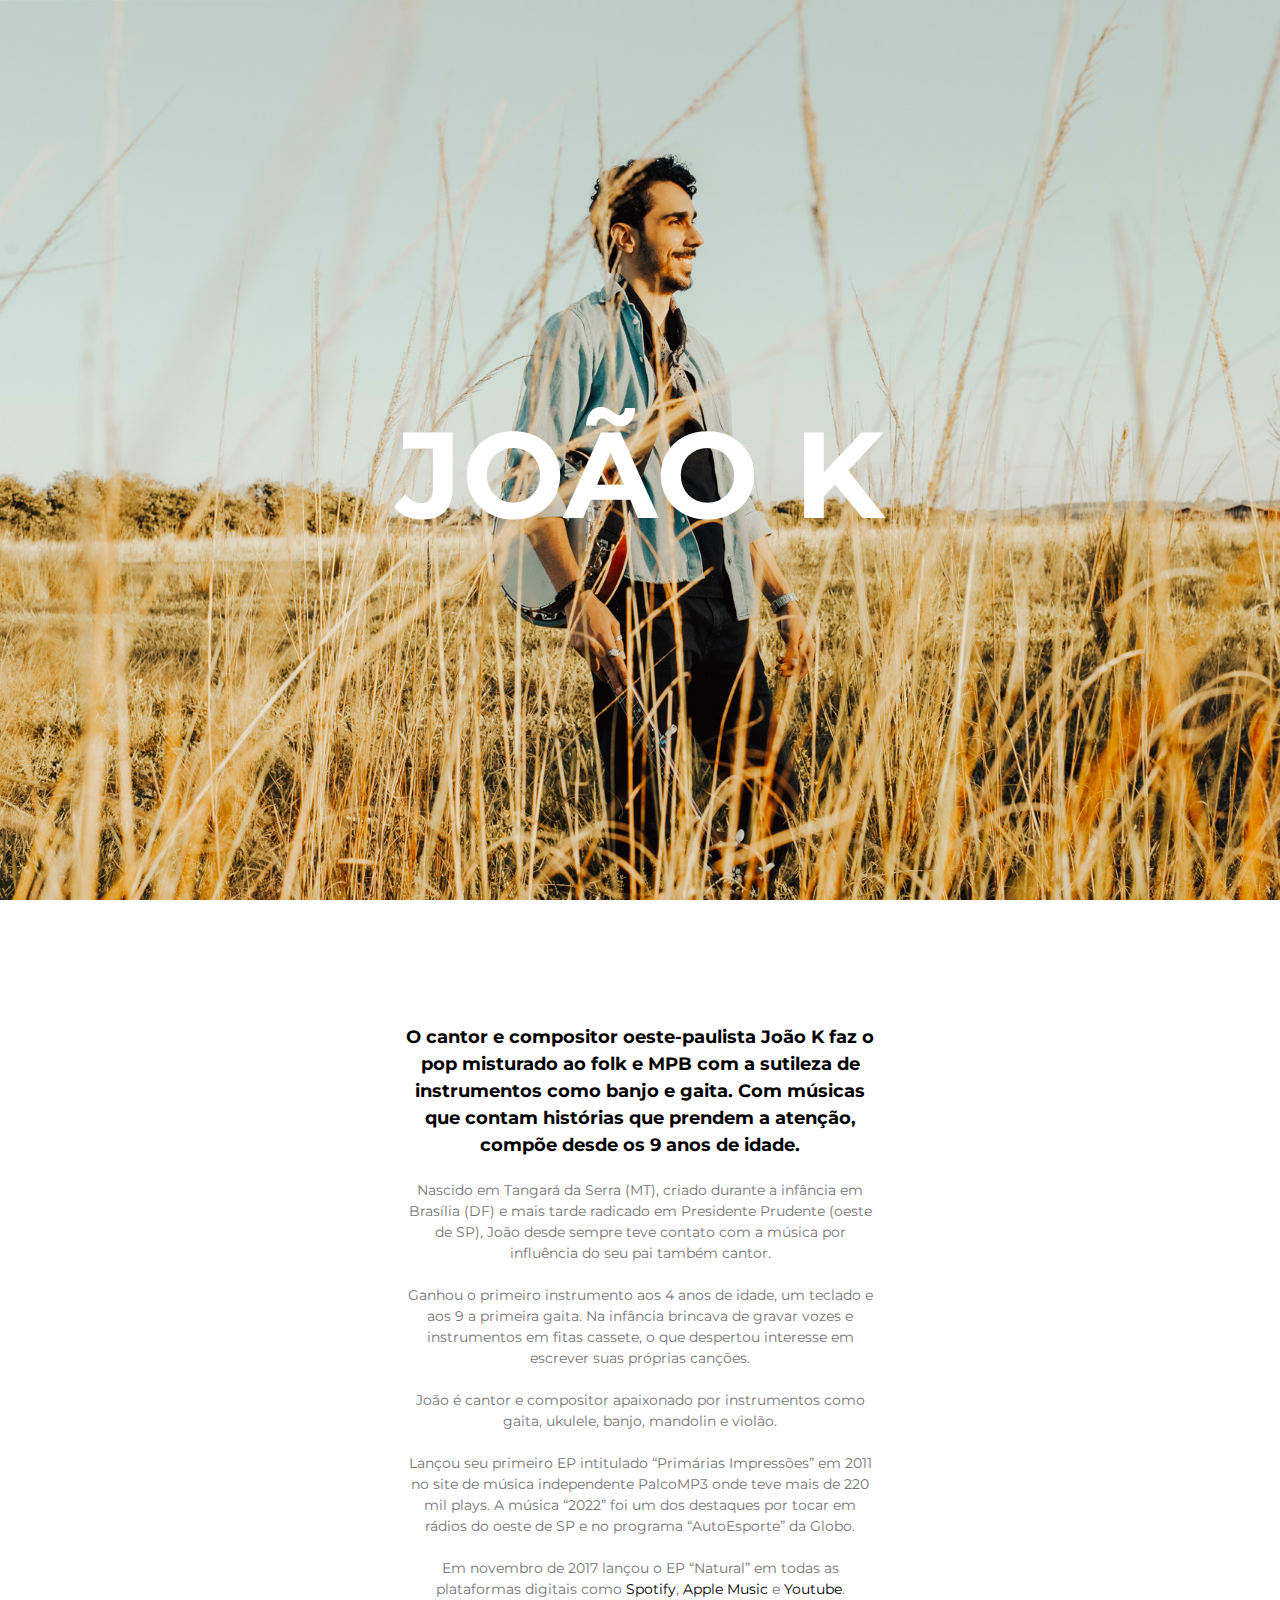
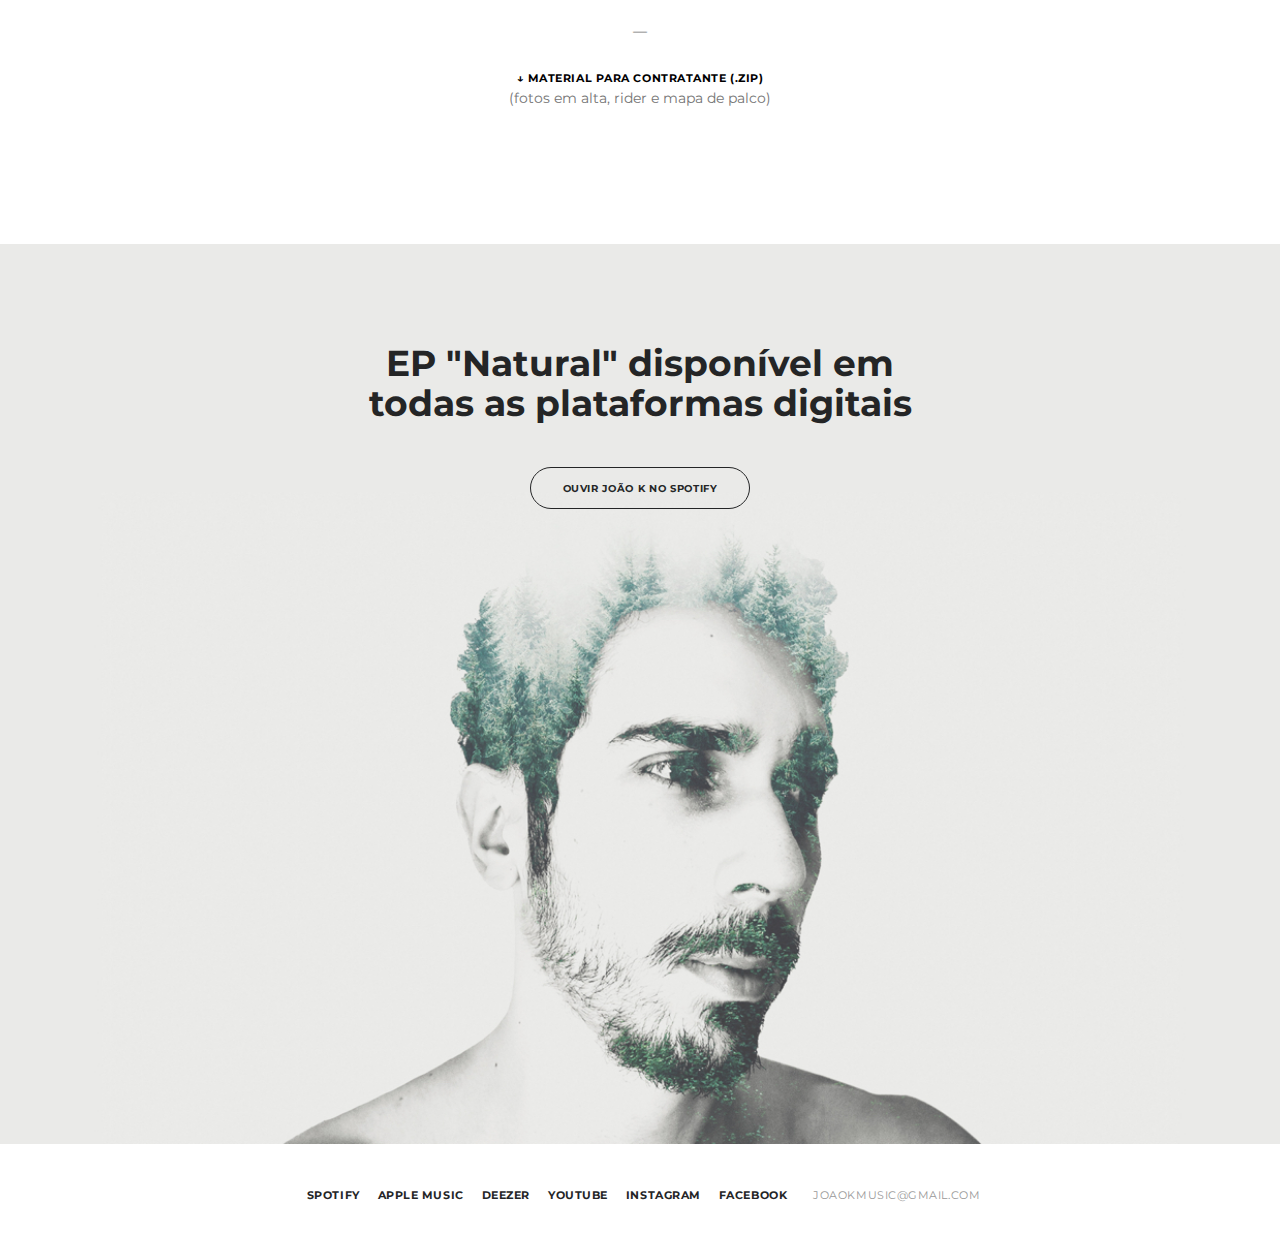
==== index.html @ a947b9cb "meta" ====
<!DOCTYPE html>
<html>
  <head>
    <!--the must have tags-->
    <meta charset="utf-8">
    <meta name="viewport" content="width=device-width">
    <!--the must have assets-->
    <link rel="stylesheet" href="css/main.css">
    <script src="js/main.js" defer></script>
    <!--page title-->
    <title>JOÃO K</title>
    <meta name="description" content="O cantor e compositor oeste-paulista João K faz música pop misturado ao folk e MPB com a sutileza de instrumentos como banjo e gaita.">
    <meta name="keywords" content="joão k, música, folk, mpb, cantor, compositor">
    <meta name="robots" content="index, follow">

    <meta property="og:title" content="JOÃO K" />
	  <meta property="og:description" content="O cantor e compositor oeste-paulista João K faz música pop misturado ao folk e MPB com a sutileza de instrumentos como banjo e gaita." />
	  <meta property="og:image" content="https://joaokmusic.github.io/img/bg/joaok.jpg" />
    <meta property="og:type" content="musician" />
    <meta property="og:url" content="http://www.joaok.com.br" />
    
    <meta property=”fb:admins” content=joaokmusic/>

    <meta name="twitter:card" content="summary" />
    <meta name="twitter:site" content="@joaokmusic" />


  </head>
  <body>
    <main>



      <!-- == START OF COVER 08 ==-->
      <div style="background-image: url(img/bg/joaok.jpg)" class="cover cover--08 js-cover">
        
        <!-- == END OF HEADER 06 ==-->
        <div class="container">
          <div class="cover__content_box cover__content_box--08">
            <h1 class="cover__title cover__title--08"><span class="cover__title_text cover__title_text--08">JOÃO K</span></h1>
          </div>
        </div>
      </div>
      <!-- == END OF COVER 08 ==-->



      <!-- == START OF ABOUT 04 ==-->
      <div class="about about--04">
        <div class="container about_content_box--04">

          <br>
          <span class="about__text about__text--04">

            <strong style="font-size: 18px; color: #000;">O cantor e compositor oeste-paulista João K faz o pop misturado ao folk e MPB com a sutileza de instrumentos como banjo e gaita. Com músicas que contam histórias que prendem a atenção, compõe desde os 9 anos de idade.</strong>
            <br><br>
            Nascido em Tangará da Serra (MT), criado durante a infância em Brasília (DF) e mais tarde radicado em Presidente Prudente (oeste de SP), João desde sempre teve contato com a música por influência do seu pai também cantor. 
            <br><br>
            Ganhou o primeiro instrumento aos 4 anos de idade, um teclado e aos 9 a primeira gaita. Na infância brincava de gravar vozes e instrumentos em fitas cassete, o que despertou interesse em escrever suas próprias canções.
            <br><br>
            João é cantor e compositor apaixonado por instrumentos como gaita, ukulele, banjo, mandolin e violão.
            <br><br>
            Lançou seu primeiro EP intitulado “Primárias Impressões” em 2011 no site de música independente PalcoMP3 onde teve mais de 220 mil plays. A música “2022” foi um dos destaques por tocar em rádios do oeste de SP e no programa “AutoEsporte” da Globo.
            <br><br>
            Em novembro de 2017 lançou o EP “Natural” em todas as plataformas digitais como <a href="https://open.spotify.com/artist/1lXAvOpopzY4YQYhyE1Rsu?si=ZikwjyuDS_-akI8WwvX8rw" target="_blank" style="color:#000;">Spotify</a>, <a href="https://itunes.apple.com/br/album/natural-ep/1312812612" target="_blank" style="color:#000;">Apple Music</a> e <a href="https://www.youtube.com/joaok" target="_blank" style="color:#000;">Youtube</a>.
            <br><br>
            —
          </span>
          <br><br>
          <span class="about__text">

            <a href="https://drive.google.com/open?id=10_nALSnw_CcwavqjRkPprougd6uKUIzF" target="_blank" class="footer__nav__link footer__nav__link--01" style="color:#000;">↓ Material para contratante (.zip)</a><br>(fotos em alta, rider e mapa de palco)
            
          </span>
        </div>
      </div>
      <!-- == END OF ABOUT 04 ==-->


      <!-- == START OF ABOUT 04 ==-->
      <div style="background-image: url(img/bg/joaok-natural-center.jpg)" class="about about--04">
        <div class="container about_content_box--04">
          <h2 class="about__title">EP "Natural" disponível em todas as plataformas digitais</h2><br><a href="https://open.spotify.com/artist/1lXAvOpopzY4YQYhyE1Rsu?si=ZikwjyuDS_-akI8WwvX8rw" class="button button--border-black">ouvir JOÃO K no spotify </a>
        </div>
      </div>
      <!-- == END OF ABOUT 04 ==-->


<style>
  my-email::after {
    content: attr(data-domain);
  }
  my-email::before {
    content: attr(data-user) "\0040";
  }
</style>


      <!-- == START OF FOOTER 01 ==-->
      <footer class="footer footer--01">
        <div class="container footer__container">
          <ul class="footer__nav footer__nav--01">
            <li class="footer__nav__item footer__nav__item--01"><a href="https://open.spotify.com/artist/1lXAvOpopzY4YQYhyE1Rsu?si=ZikwjyuDS_-akI8WwvX8rw" target="_blank" class="footer__nav__link footer__nav__link--01">spotify</a></li>

            <li class="footer__nav__item footer__nav__item--01"><a href="https://itunes.apple.com/br/album/natural-ep/1312812612" target="_blank" class="footer__nav__link footer__nav__link--01">apple music</a></li>
            <li class="footer__nav__item footer__nav__item--01"><a href="https://www.deezer.com/artist/13545751" target="_blank" class="footer__nav__link footer__nav__link--01">deezer</a></li>
            <li class="footer__nav__item footer__nav__item--01"><a href="https://www.youtube.com/joaok" target="_blank" class="footer__nav__link footer__nav__link--01">youtube</a></li>
            <li class="footer__nav__item footer__nav__item--01"><a href="https://www.instagram.com/joaokmusic" target="_blank" class="footer__nav__link footer__nav__link--01">instagram</a></li>
            <li class="footer__nav__item footer__nav__item--01"><a href="https://www.facebook.com/joaokmusic" target="_blank" class="footer__nav__link footer__nav__link--01">facebook</a></li>
            <li class="social__item social__item--left_margin"><span class="footer__nav__link footer__nav__link--01" style="color: #999;"><my-email data-user="joaokmusic" data-domain="gmail.com"></my-email></span></li>
          </ul>
        </div>
      </footer>
      <!-- == END OF FOOTER 01 ==-->



    </main>
  </body>
  <div class="js-overlay js-close-navigation js-close-menu overlay"></div>
</html>
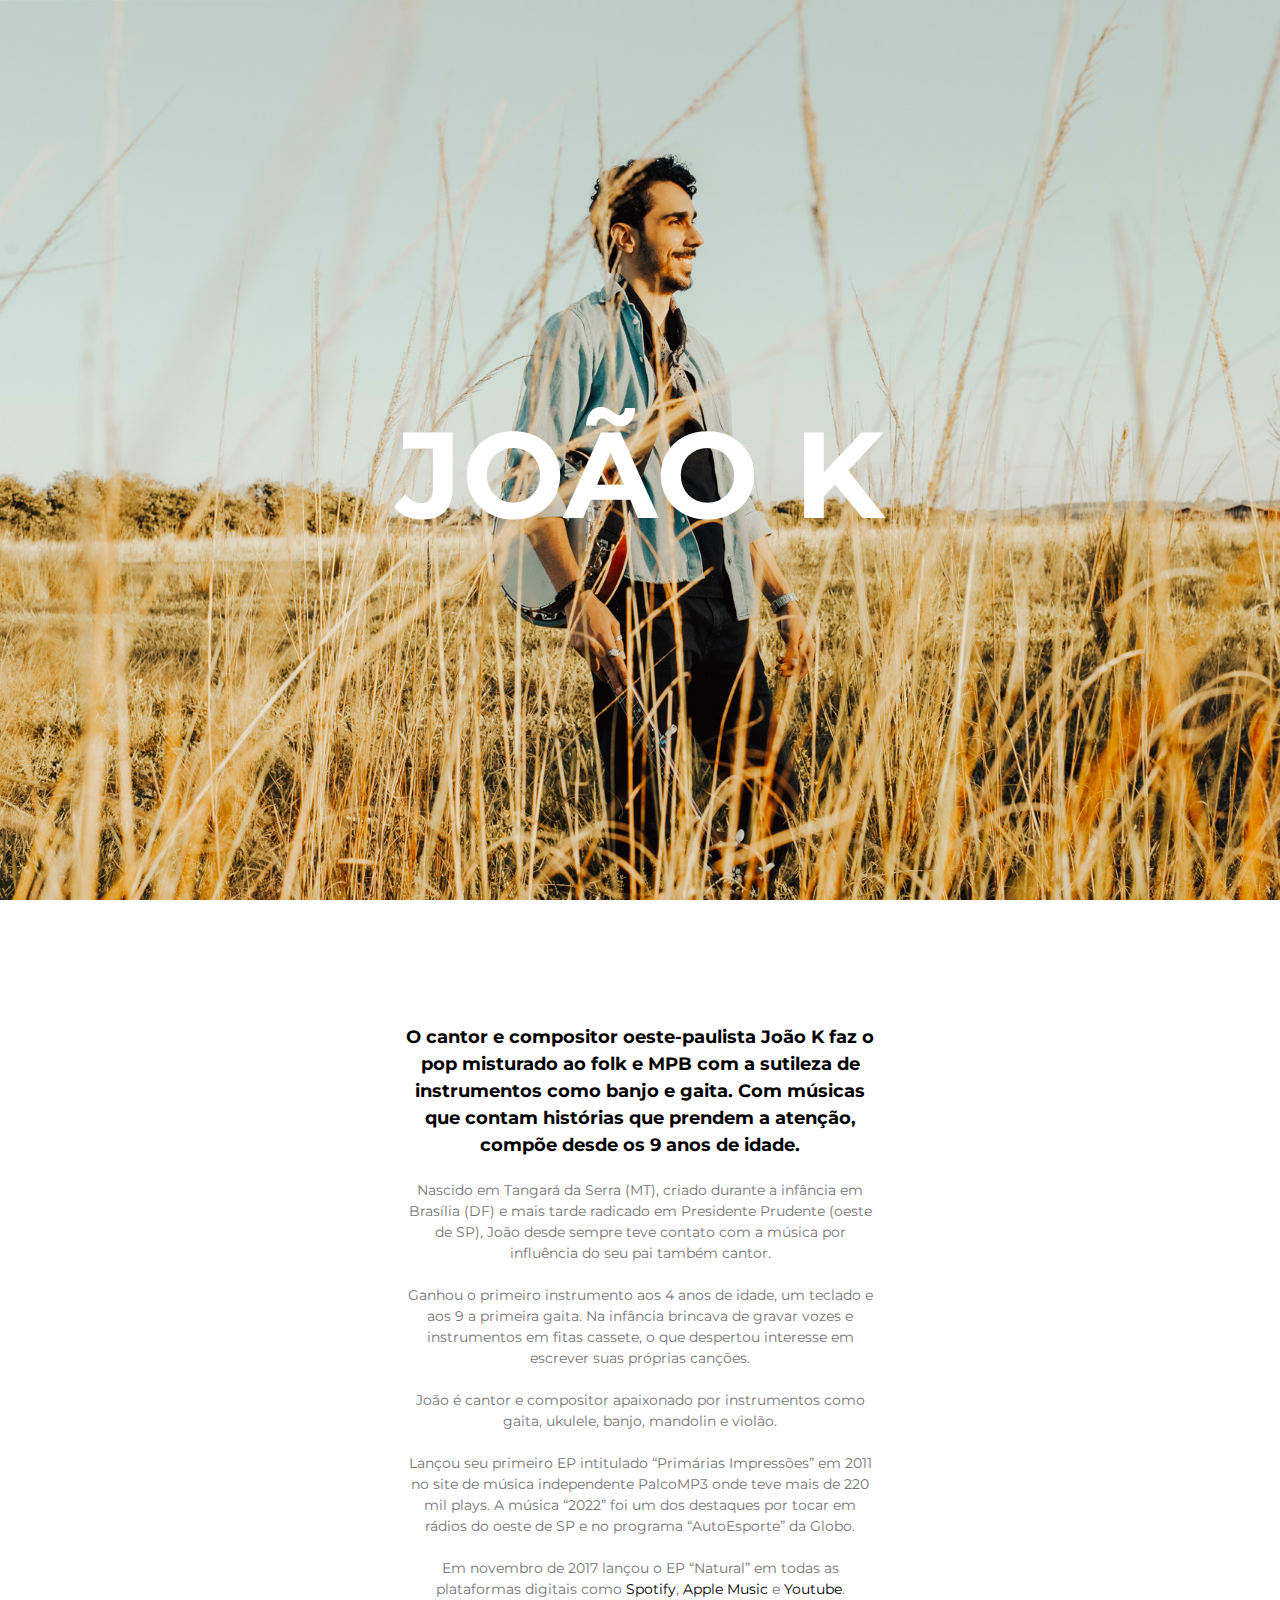
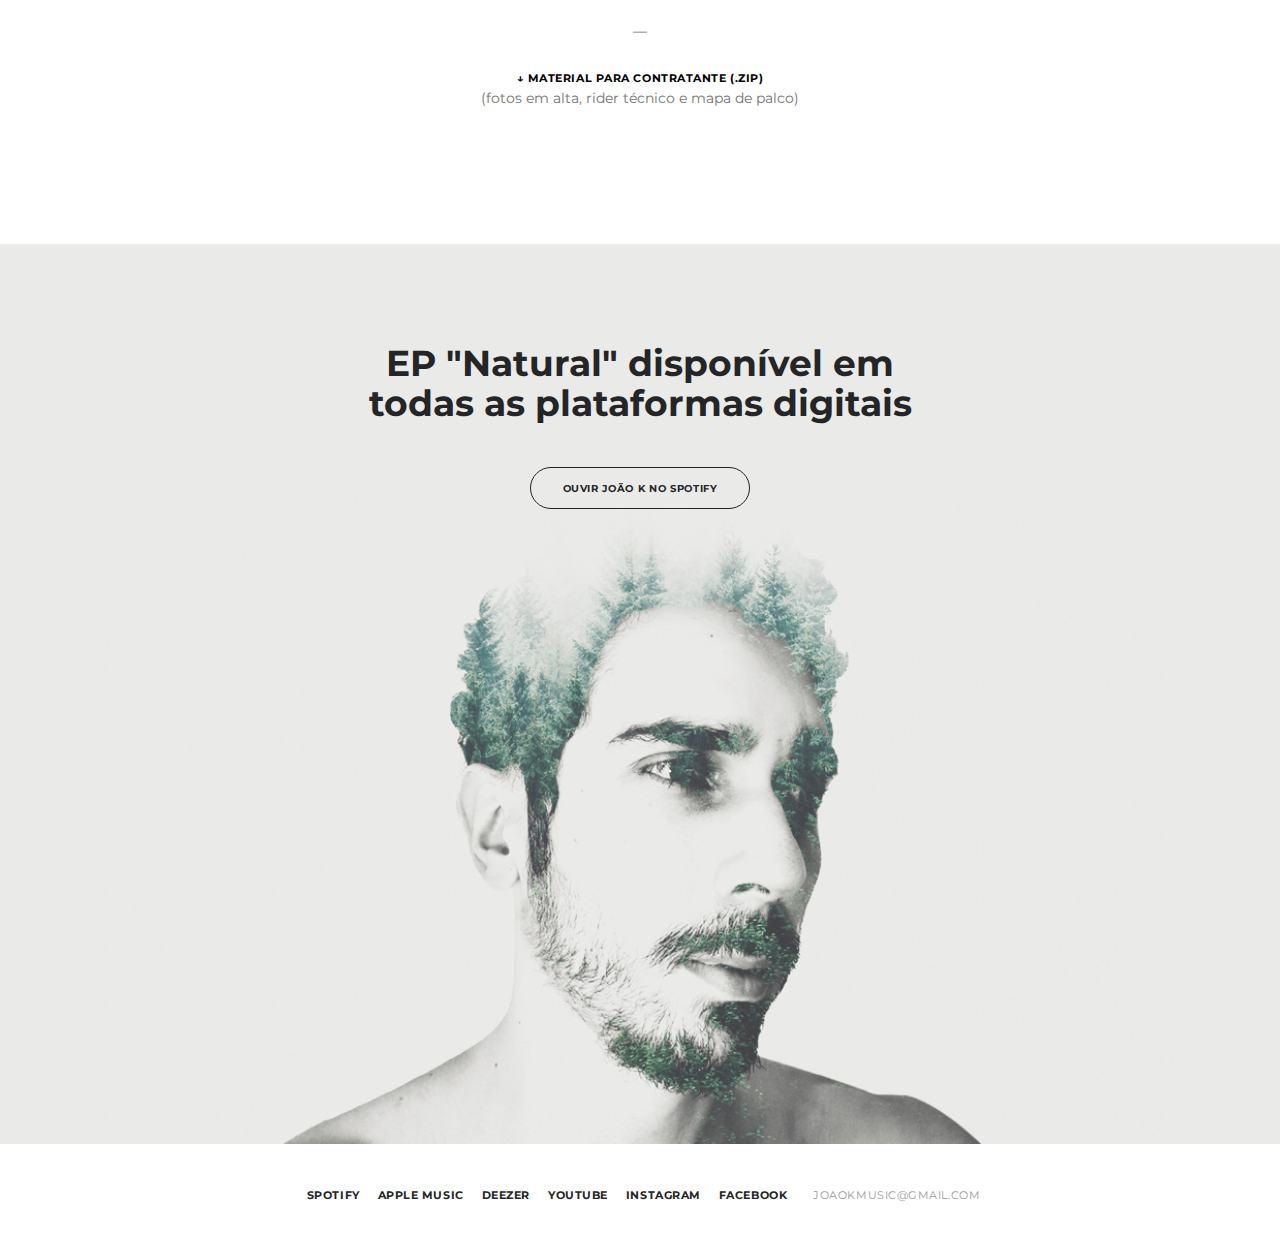
==== commit a2eab255: "texto" ====
--- a/index.html
+++ b/index.html
@@ -13,16 +13,24 @@
     <meta name="keywords" content="joão k, música, folk, mpb, cantor, compositor">
     <meta name="robots" content="index, follow">
 
-    <meta property="og:title" content="JOÃO K" />
-	  <meta property="og:description" content="O cantor e compositor oeste-paulista João K faz música pop misturado ao folk e MPB com a sutileza de instrumentos como banjo e gaita." />
-	  <meta property="og:image" content="https://joaokmusic.github.io/img/bg/joaok.jpg" />
-    <meta property="og:type" content="musician" />
-    <meta property="og:url" content="http://www.joaok.com.br" />
+    <meta property="og:title" content="JOÃO K">
+	  <meta property="og:description" content="O cantor e compositor oeste-paulista João K faz música pop misturado ao folk e MPB com a sutileza de instrumentos como banjo e gaita.">
+	  <meta property="og:image" content="https://joaokmusic.github.io/img/bg/joaok.jpg">
+    <meta property="og:type" content="website">
+    <meta property="og:url" content="http://www.joaok.com.br">
+
+    <meta name="twitter:card" content="summary">
+    <meta name="twitter:site" content="@joaokmusic">
     
-    <meta property=”fb:admins” content=joaokmusic/>
-
-    <meta name="twitter:card" content="summary" />
-    <meta name="twitter:site" content="@joaokmusic" />
+    <link rel="apple-touch-icon" sizes="180x180" href="/img/icons/apple-touch-icon.png">
+    <link rel="icon" type="image/png" sizes="32x32" href="/img/icons/favicon-32x32.png">
+    <link rel="icon" type="image/png" sizes="16x16" href="/img/icons/favicon-16x16.png">
+    <link rel="manifest" href="/img/icons/site.webmanifest">
+    <link rel="mask-icon" href="/img/icons/safari-pinned-tab.svg" color="#5bbad5">
+    <link rel="shortcut icon" href="/img/icons/favicon.ico">
+    <meta name="msapplication-TileColor" content="#da532c">
+    <meta name="msapplication-config" content="/img/icons/browserconfig.xml">
+    <meta name="theme-color" content="#ffffff">
 
 
   </head>
@@ -69,7 +77,7 @@
           <br><br>
           <span class="about__text">
 
-            <a href="https://drive.google.com/open?id=10_nALSnw_CcwavqjRkPprougd6uKUIzF" target="_blank" class="footer__nav__link footer__nav__link--01" style="color:#000;">↓ Material para contratante (.zip)</a><br>(fotos em alta, rider e mapa de palco)
+            <a href="https://drive.google.com/open?id=10_nALSnw_CcwavqjRkPprougd6uKUIzF" target="_blank" class="footer__nav__link footer__nav__link--01" style="color:#000;">↓ Material para contratante (.zip)</a><br>(fotos em alta, rider técnico e mapa de palco)
             
           </span>
         </div>
